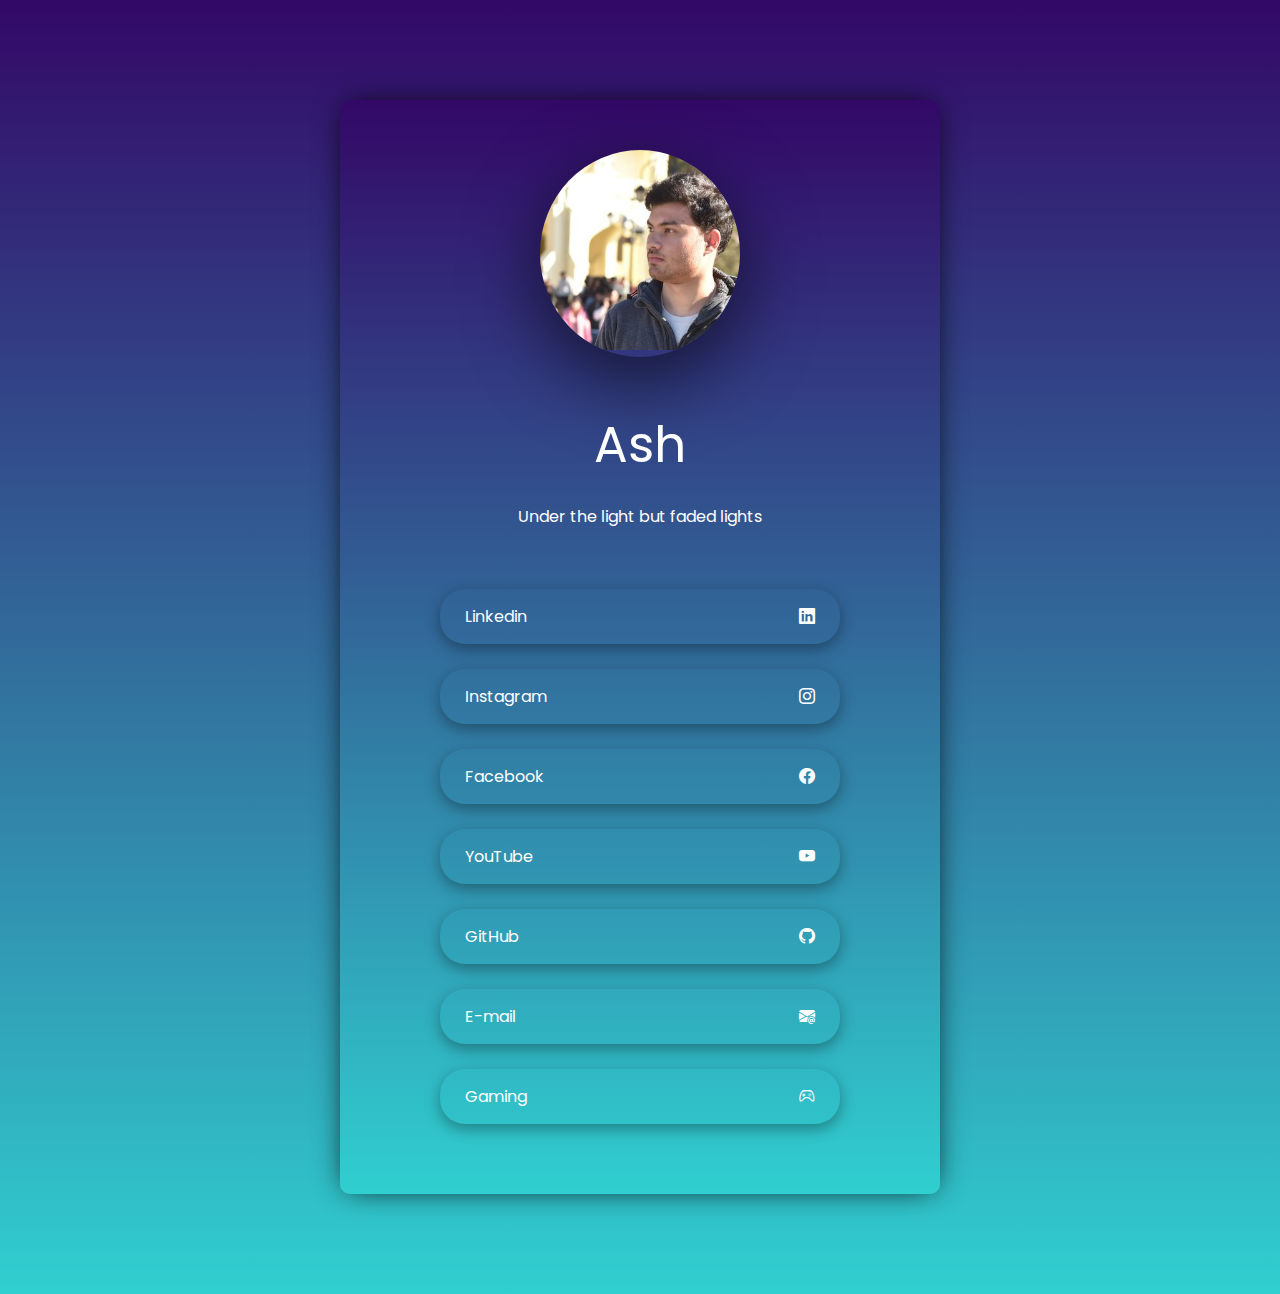
==== index.html @ 246e5e4b "Update index.html" ====
<!DOCTYPE html>
<html lang="en">
<head>
    <meta charset="UTF-8">
    <meta name="viewport" content="width=device-width, initial-scale=1.0">
    <title>Welcome</title>
    <link rel="preconnect" href="https://fonts.googleapis.com">
    <link rel="preconnect" href="https://fonts.gstatic.com" crossorigin>
    <link href="https://fonts.googleapis.com/css2?family=Poppins:ital,wght@0,100;0,200;0,300;0,400;0,500;0,600;0,700;0,800;0,900;1,100;1,200;1,300;1,400;1,500;1,600;1,700;1,800;1,900&display=swap" rel="stylesheet">
    <link rel="stylesheet" href="https://cdn.jsdelivr.net/npm/bootstrap-icons@1.11.3/font/bootstrap-icons.min.css">
    <link rel="stylesheet" href="style.css">
</head>
<body>
    <div class="card-wraper">
        <div class="logo-wrap">
            <div class="logo">
                <img src="./asset/436566150_420891967239264_334178107593399051_n.jpg" alt="profile picture" height="200px" width="200px">
            </div>
        </div>

        <h3 class="heading username">Ash</h3>

        <h4 class="heading caption">Under the light but faded lights</h4>

        <div class="link-container">

            <div class="link-wrap">
                <a href="https://www.linkedin.com/in/ashunegi" class="social-link" target="_blank">
                    <span class="link-caption">Linkedin</span>
                    <i class="bi bi-linkedin link-icon"></i>
                </a>
            </div>

            <div class="link-wrap">
                <a href="https://www.instagram.com/ashu.negi_/" class="social-link" target="_blank">
                    <span class="link-caption">Instagram</span>
                    <i class="bi bi-instagram link-icon"></i>
                </a>
            </div>

            <div class="link-wrap">
                <a href="https://m.facebook.com/aashu.negz.1/" class="social-link" target="_blank">
                    <span class="link-caption">Facebook</span>
                    <i class="bi bi-facebook link-icon"></i>
                </a>
            </div>

            <div class="link-wrap">
                <a href="https://www.youtube.com/channel/UC7pv6yB3fsSaiD-ifPYruxQ" class="social-link" target="_blank">
                    <span class="link-caption">YouTube</span>
                    <i class="bi bi-youtube link-icon"></i>
                </a>
            </div>

            <div class="link-wrap">
                <a href="https://github.com/ash-negee" class="social-link" target="_blank">
                    <span class="link-caption">GitHub</span>
                    <i class="bi bi-github link-icon"></i>
                </a>
            </div>

            <div class="link-wrap">
                <a href="mailto:ashunegincr@gmail.com" class="social-link" target="_blank">
                    <span class="link-caption">E-mail</span>
                    <i class="bi bi-envelope-at-fill link-icon"></i>
                </a>
            </div>

            <div class="link-wrap">
                <a href="./game" class="social-link">
                    <span class="link-caption">Gaming</span>
                    <i class="bi bi-controller link-icon"></i>
                </a>
            </div>

        </div>
    </div>
    <script src="script.js"></script>
</body>
</html>
---- style.css ----
a{
    text-decoration: none;
}
body{
    background-color: #472DC1;
    font-family: "Poppins", sans-serif;
    background-image: linear-gradient(to top, #30cfd0 0%, #330867 100%);
}
.logo-wrap{
    display: flex;
}
.card-wraper{
    width: 600px;
    margin: 100px auto;
    border-radius: 10px;
    -webkit-box-shadow: 0px 0px 31px -7px rgba(0,0,0,1);
    -moz-box-shadow: 0px 0px 31px -7px rgba(0,0,0,1);
    box-shadow: 0px 0px 31px -7px rgba(0,0,0,1);
    background-image: linear-gradient(to top, #30cfd0 0%, #330867 100%);
}
.logo{
    width: 200px;
    border-radius: 50%;
    overflow: hidden;
    box-shadow: rgba(0, 0, 0, 0.56) 0px 22px 70px 4px;
    margin: 50px auto;
}
.heading{
    text-align: center;
    color: white;
    font-weight: inherit;
}
.caption{
    margin-bottom: 60px;
}
.username{
    font-size: 50px;
    margin: 0;
}
.link-container{
    width: 400px;
    margin: 0 auto;
    display: flex;
    flex-direction: column;
}
.link-wrap{
    margin-bottom: 25px;
    padding: 15px 25px;
    border-radius: 25px;
    box-shadow: rgba(0, 0, 0, 0.35) 0px 5px 15px;
}
.link-wrap:last-child{
    margin-bottom: 70px;
}
.social-link{
    width: 100%;
    display: flex;
    color: white;
}
.link-caption{
    width: 90%;
}
.link-icon{
    width: 10%;
    text-align: right;
    align-items: right;
}
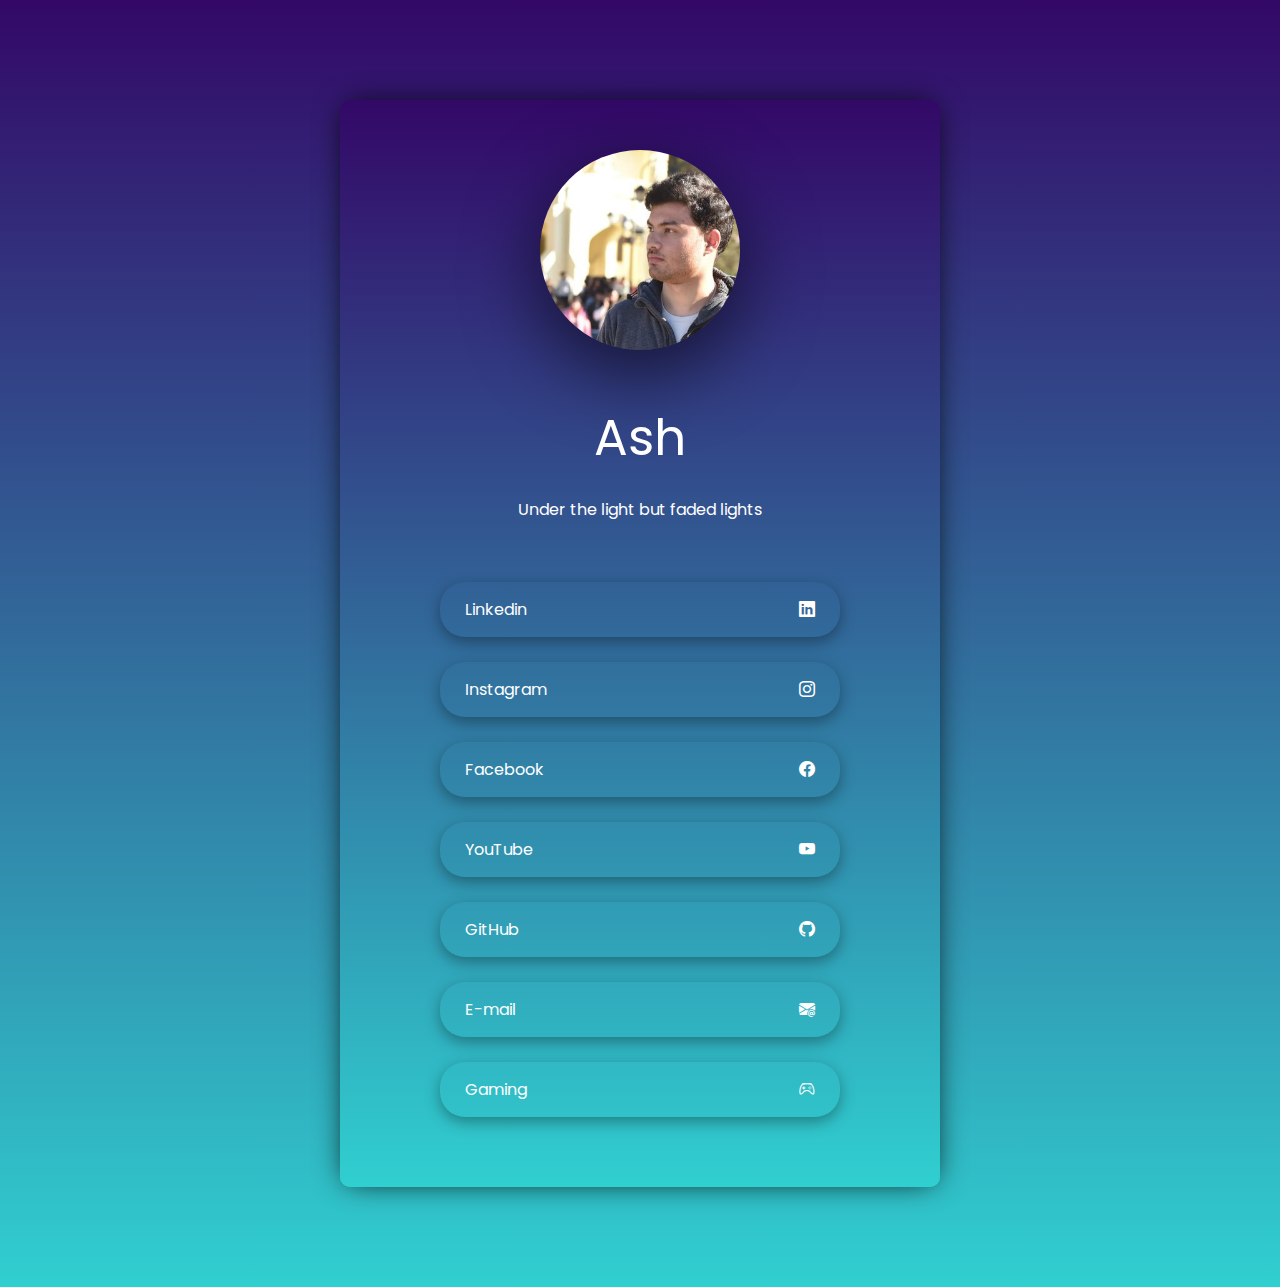
==== commit 0f24c458: "Add files via upload" ====
--- a/index.html
+++ b/index.html
@@ -11,7 +11,13 @@
     <link rel="stylesheet" href="style.css">
 </head>
 <body>
+
+    <div class="pre-loader" id="pre-loader">
+        <span class="loader"></span>
+    </div>
+    
     <div class="card-wraper">
+
         <div class="logo-wrap">
             <div class="logo">
                 <img src="./asset/436566150_420891967239264_334178107593399051_n.jpg" alt="profile picture" height="200px" width="200px">
@@ -67,7 +73,7 @@
             </div>
 
             <div class="link-wrap">
-                <a href="./game" class="social-link">
+                <a href="./game.html" class="social-link">
                     <span class="link-caption">Gaming</span>
                     <i class="bi bi-controller link-icon"></i>
                 </a>
@@ -75,6 +81,7 @@
 
         </div>
     </div>
+
     <script src="script.js"></script>
 </body>
-</html>
+</html>--- a/style.css
+++ b/style.css
@@ -1,5 +1,17 @@
+body{
+    margin: 0;
+    padding: 0;
+}
 a{
     text-decoration: none;
+}
+.btn{
+    margin: 0;
+    padding: 0;
+    border: none;
+    background-color: transparent;
+    color: white;
+    cursor: copy;
 }
 body{
     background-color: #472DC1;
@@ -20,6 +32,7 @@
 }
 .logo{
     width: 200px;
+    height: 200px;
     border-radius: 50%;
     overflow: hidden;
     box-shadow: rgba(0, 0, 0, 0.56) 0px 22px 70px 4px;
@@ -64,4 +77,48 @@
     width: 10%;
     text-align: right;
     align-items: right;
-}+}
+/* responsive */
+@media (max-width: 768px) {
+    .card-wraper {
+        width: 100%;
+        margin: 0;
+    }
+    .card-wraper-game{
+        height: 100vh;
+    }
+    .link-container{
+        width: 80%;
+    }
+}
+/* page loading */
+.pre-loader{
+    top: 0;
+    position: fixed;
+    width: 100%;
+    height: 100vh;
+    background-image: linear-gradient(to top, #30cfd0 0%, #330867 100%);
+    display: flex;
+}
+.loader {
+    width: 48px;
+    height: 6px;
+    display: block;
+    margin: auto;
+    position: relative;
+    border-radius: 4px;
+    color: #FFF;
+    box-sizing: border-box;
+    animation: animloader 0.6s linear infinite;
+  }
+  
+  @keyframes animloader {
+    0% { box-shadow: -10px 20px, 10px 35px , 0px 50px }
+    25% { box-shadow: 0px 20px ,  0px 35px, 10px 50px }
+    50% { box-shadow: 10px 20px, -10px 35px, 0px 50px }
+    75% { box-shadow: 0px 20px, 0px  35px, -10px 50px }
+    100% { box-shadow: -10px 20px, 10px  35px, 0px 50px}
+  }
+  .copied-prompt{
+    visibility: hidden;
+  }